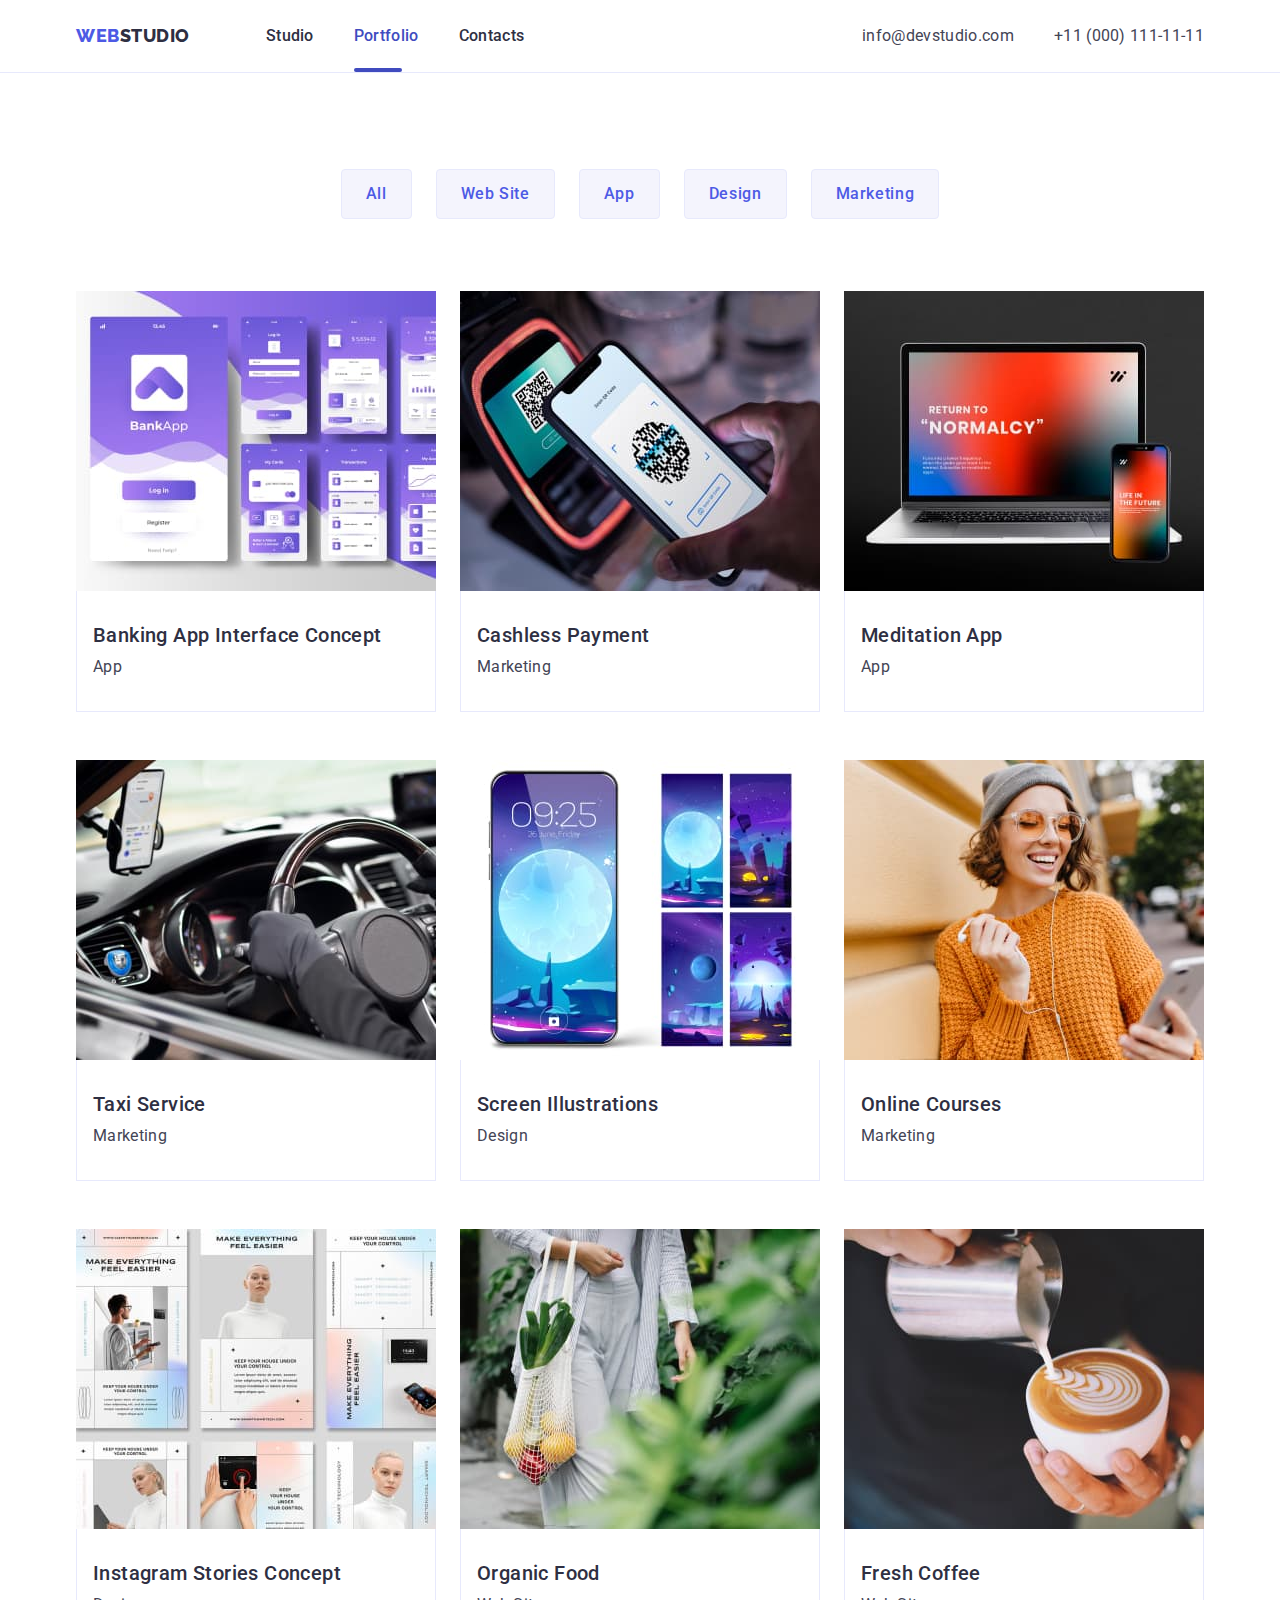
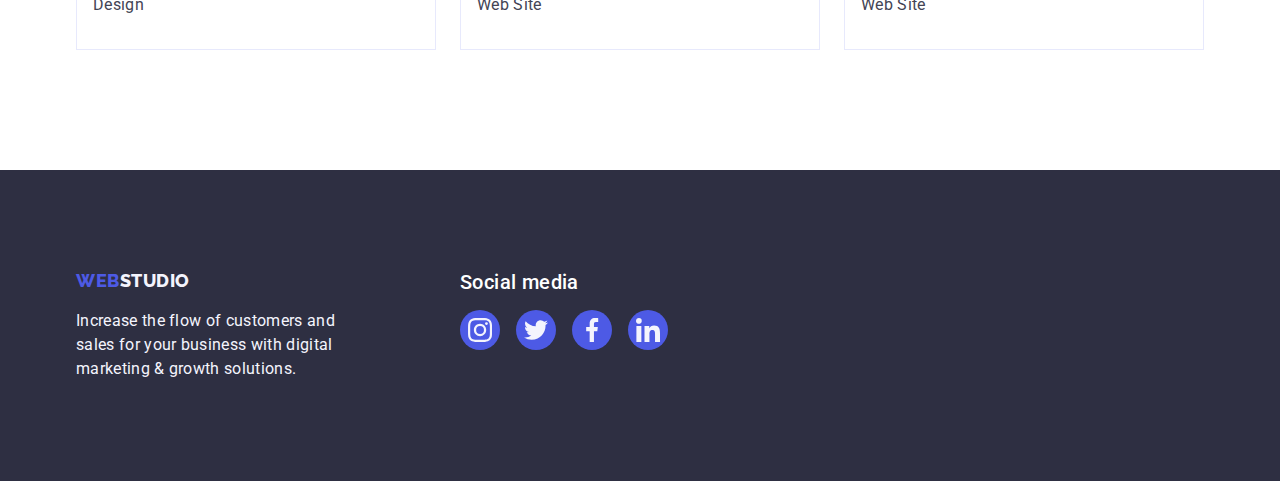
==== portfolio.html @ dec28bc1 "Initial commit" ====
<!DOCTYPE html>
<html lang="en">
  <head>
    <meta charset="UTF-8" />
    <meta http-equiv="X-UA-Compatible" content="IE=edge" />
    <meta name="viewport" content="width=device-width, initial-scale=1.0" />
    <title>Document</title>
    <link rel="preconnect" href="https://fonts.googleapis.com" />
    <link rel="preconnect" href="https://fonts.gstatic.com" crossorigin />
    <link
      href="https://fonts.googleapis.com/css2?family=Raleway:wght@800&family=Roboto:wght@400;500;700;900&display=swap"
      rel="stylesheet"
    />
    <link
      rel="stylesheet"
      href="https://cdn.jsdelivr.net/npm/modern-normalize@1.1.0/modern-normalize.min.css"
    />
    <link rel="stylesheet" href="./css/style.css" />
  </head>
  <body>
    <header class="page-header page-head">
      <div class="container page-header-container">
        <nav class="page-nav">
          <a href="./index.html" class="logo link"
            >Web<span class="logo-style">Studio</span></a
          >
          <ul class="menu list">
            <li class="menu-item">
              <a href="./index.html" class="menu-link link">Studio</a>
            </li>
            <li class="menu-item">
              <a href="./portfolio.html" class="menu-link menu-lin link"
                >Portfolio</a
              >
            </li>
            <li class="menu-item">
              <a href="./portfolio.html" class="menu-link link">Contacts</a>
            </li>
          </ul>
        </nav>
        <address class="link course-cleaning">
          <ul class="list addr">
            <li class="livsd">
              <a
                href="mailto:info@devstudio.com"
                class="contact-phone-number link"
                >info@devstudio.com</a
              >
            </li>
            <li>
              <a href="tel:+110001111111" class="contact-phone-number link"
                >+11 (000) 111-11-11</a
              >
            </li>
          </ul>
        </address>
      </div>
    </header>
    <main>
      <section class="section sect">
        <div class="container">
          <h1 class hidden>All about the site</h1>
          <ul class="list but">
            <li>
              <button type="button" class="two-buttons">All</button>
            </li>
            <li>
              <button type="button" class="two-buttons">Web Site</button>
            </li>
            <li>
              <button type="button" class="two-buttons">App</button>
            </li>
            <li>
              <button type="button" class="two-buttons">Design</button>
            </li>
            <li>
              <button type="button" class="two-buttons">Marketing</button>
            </li>
          </ul>
          <ul class="list employees">
            <li class="employees-card">
              <a href="" class="emplo link">
                <div class="team-list-img-wrapper">
                  <img
                    src="./images/portfolio/banking-app-interface-concept.jpg"
                    alt="Banking App Interface Concept"
                    width="360"
                    height="300"
                  />
                  <p class="overlay">
                    14 Stylish and User-Friendly App Design Concepts · Task
                    Manager App · Calorie Tracker App · Exotic Fruit Ecommerce
                    App · Cloud Storage App
                  </p>
                </div>

                <div class="employees-card-content-wra">
                  <h2 class="the-third-title">Banking App Interface Concept</h2>
                  <p class="hero-text">App</p>
                </div>
              </a>
            </li>
            <li class="employees-card">
              <a href="" class="emplo link">
                <div class="team-list-img-wrapper">
                  <img
                    src="./images/portfolio/cashless-payment.jpg"
                    alt="Cashless Payment"
                    width="360"
                    height="300"
                  />
                  <p class="overlay">
                    14 Stylish and User-Friendly App Design Concepts · Task
                    Manager App · Calorie Tracker App · Exotic Fruit Ecommerce
                    App · Cloud Storage App
                  </p>
                </div>

                <div class="employees-card-content-wra">
                  <h2 class="the-third-title">Cashless Payment</h2>
                  <p class="hero-text">Marketing</p>
                </div>
              </a>
            </li>
            <li class="employees-card">
              <a href="" class="emplo link">
                <div class="team-list-img-wrapper">
                  <img
                    src="./images/portfolio/meditation-app.jpg"
                    alt="Meditation App"
                    width="360"
                    height="300"
                  />
                  <p class="overlay">
                    14 Stylish and User-Friendly App Design Concepts · Task
                    Manager App · Calorie Tracker App · Exotic Fruit Ecommerce
                    App · Cloud Storage App
                  </p>
                </div>

                <div class="employees-card-content-wra">
                  <h2 class="the-third-title">Meditation App</h2>
                  <p class="hero-text">App</p>
                </div>
              </a>
            </li>
            <li class="employees-card">
              <a href="" class="emplo link">
                <div class="team-list-img-wrapper">
                  <img
                    src="./images/portfolio/taxi-service.jpg"
                    alt="Taxi Service"
                    width="360"
                    height="300"
                  />
                  <p class="overlay">
                    14 Stylish and User-Friendly App Design Concepts · Task
                    Manager App · Calorie Tracker App · Exotic Fruit Ecommerce
                    App · Cloud Storage App
                  </p>
                </div>

                <div class="employees-card-content-wra">
                  <h2 class="the-third-title">Taxi Service</h2>
                  <p class="hero-text">Marketing</p>
                </div>
              </a>
            </li>
            <li class="employees-card">
              <a href="" class="emplo link">
                <div class="team-list-img-wrapper">
                  <img
                    src="./images/portfolio/screen-illustrations.jpg"
                    alt="Screen Illustrations"
                    width="360"
                    height="300"
                  />
                  <p class="overlay">
                    14 Stylish and User-Friendly App Design Concepts · Task
                    Manager App · Calorie Tracker App · Exotic Fruit Ecommerce
                    App · Cloud Storage App
                  </p>
                </div>

                <div class="employees-card-content-wra">
                  <h2 class="the-third-title">Screen Illustrations</h2>
                  <p class="hero-text">Design</p>
                </div>
              </a>
            </li>
            <li class="employees-card">
              <a href="" class="emplo link">
                <div class="team-list-img-wrapper">
                  <img
                    src="./images/portfolio/online-courses.jpg"
                    alt="Online Courses"
                    width="360"
                    height="300"
                  />
                  <p class="overlay">
                    14 Stylish and User-Friendly App Design Concepts · Task
                    Manager App · Calorie Tracker App · Exotic Fruit Ecommerce
                    App · Cloud Storage App
                  </p>
                </div>

                <div class="employees-card-content-wra">
                  <h2 class="the-third-title">Online Courses</h2>
                  <p class="hero-text">Marketing</p>
                </div>
              </a>
            </li>
            <li class="employees-card">
              <a href="" class="emplo link">
                <div class="team-list-img-wrapper">
                  <img
                    src="./images/portfolio/instagram-stories-concept.jpg"
                    alt="Instagram Stories Concept"
                    width="360"
                    height="300"
                  />
                  <p class="overlay">
                    14 Stylish and User-Friendly App Design Concepts · Task
                    Manager App · Calorie Tracker App · Exotic Fruit Ecommerce
                    App · Cloud Storage App
                  </p>
                </div>

                <div class="employees-card-content-wra">
                  <h2 class="the-third-title">Instagram Stories Concept</h2>
                  <p class="hero-text">Design</p>
                </div>
              </a>
            </li>
            <li class="employees-card">
              <a href="" class="emplo link">
                <div class="team-list-img-wrapper">
                  <img
                    src="./images/portfolio/organic-food.jpg"
                    alt="Organic Food"
                    width="360"
                    height="300"
                  />
                  <p class="overlay">
                    14 Stylish and User-Friendly App Design Concepts · Task
                    Manager App · Calorie Tracker App · Exotic Fruit Ecommerce
                    App · Cloud Storage App
                  </p>
                </div>

                <div class="employees-card-content-wra">
                  <h2 class="the-third-title">Organic Food</h2>
                  <p class="hero-text">Web Site</p>
                </div>
              </a>
            </li>
            <li class="employees-card">
              <a href="" class="emplo link">
                <div class="team-list-img-wrapper">
                  <img
                    src="./images/portfolio/fresh-coffee.jpg"
                    alt="Fresh Coffee"
                    width="360"
                    height="300"
                  />
                  <p class="overlay">
                    14 Stylish and User-Friendly App Design Concepts · Task
                    Manager App · Calorie Tracker App · Exotic Fruit Ecommerce
                    App · Cloud Storage App
                  </p>
                </div>

                <div class="employees-card-content-wra">
                  <h2 class="the-third-title">Fresh Coffee</h2>
                  <p class="hero-text">Web Site</p>
                </div>
              </a>
            </li>
          </ul>
        </div>
      </section>
    </main>
    <footer class="footer-style">
      <div class="container social-listfut">
        <div class="futerblok">
          <a href="./index.html" class="logo link"
            >Web<span class="basement-style-logo">Studio</span></a
          >
          <p class="suptitle-theme-light">
            Increase the flow of customers and sales for your business with
            digital marketing & growth solutions.
          </p>
        </div>
        <div class="futerblok">
          <p class="the-third-titlefut">Social media</p>
          <ul class="social-listfutt list">
            <li class="social-list-itemfut">
              <a href="#" class="social-list-linkfut">
                <svg class="social-list-icon" width="24" height="24">
                  <use href="./images/icons.svg#icon-instagram"></use>
                </svg>
              </a>
            </li>
            <li class="social-list-item">
              <a href="" class="social-list-linkfut">
                <svg class="social-list-icon" width="24" height="24">
                  <use href="./images/icons.svg#icon-twitter"></use>
                </svg>
              </a>
            </li>
            <li class="social-list-item">
              <a href="" class="social-list-linkfut">
                <svg class="social-list-icon" width="24" height="24">
                  <use href="./images/icons.svg#icon-facebook"></use>
                </svg>
              </a>
            </li>
            <li class="social-list-item">
              <a href="" class="social-list-linkfut">
                <svg class="social-list-icon" width="24" height="">
                  <use href="./images/icons.svg#icon-linkedin"></use>
                </svg>
              </a>
            </li>
          </ul>
        </div>
      </div>
    </footer>
  </body>
</html>
---- css/style.css ----
:root{
    --main-font:'Roboto', sans-serif;
    --font-family-logo:'Raleway', sans-serif;
    --accent-color:#404BBF;
    --contact-color: #434455;
    --button-font-color: #FFFFFF;
    --subtitle-color:#2E2F42;
    --fill-text-color:#F4F4FD;
    --color-different-style:#4D5AE5;
    --cont-col: #E7E9FC;
    --modal-icon: #2E2F42;
    --modal: #FCFCFC;
    --social-iccos: #8E8F99;
    --social-cos: #AFB1B8;
    --fut-hov-icon: #31D0AA;
}
/*скидання початкових відступів*/
h1,h2,h3,h4,p{
    margin-top: 0;
    margin-bottom: 0;
}
ol,ul{
margin-top: 0;
margin-bottom: 0;
padding-left: 0;
}
img{
    display: block;
}
button{
    cursor: pointer;
}
a{
    display: block;
}
/*----------------------------------------------*/

.list{
    list-style: none;
}
.link{
    text-decoration: none;
}

body{
font-family: var(--main-font);
font-weight: 400;
color:var(--contact-color);
}
.container {
    width: 1158px;
    margin-left: auto;
    margin-right: auto;
    padding-left: 15px;
    padding-right: 15px;
}
.page-header-container{
    display: flex; 
    align-items: center;  
    justify-content: space-between;

}
.page-nav{
    display: flex;
    align-items: center;

}
.page-head{
        border-bottom: 1px solid var(--cont-col);
}
.menu{
    display: flex;
}
.addr{
    display: flex;
}

.menu-item:not(:last-child){
    margin-right: 40px;
}
.page-header{
    padding-top: 24px;
    padding-bottom: 24px;
}


.employees{
    display: flex; 
    flex-wrap: wrap;
    gap: 48px 24px;
}

.employees-ca {
box-shadow: 0px 1px 6px rgba(46, 47, 66, 0.08), 0px 1px 1px rgba(46, 47, 66, 0.16), 0px 2px 1px rgba(46, 47, 66, 0.08);
}
.emplo{
    display: block;
    transition: box-shadow 250ms cubic-bezier(0.4, 0, 0.2, 1);
}
.emplo:hover,
.emplo:focus{
box-shadow: 0px 1px 6px rgba(46, 47, 66, 0.08), 0px 1px 1px rgba(46, 47, 66, 0.16), 0px 2px 1px rgba(46, 47, 66, 0.08);
}


.employees-section{
background-color: var(--fill-text-color);
}

.employees-card-content-wraper{
 border: 1px solid var(--cont-col);   
 border-top: none;
padding-top: 32px;
padding-bottom: 32px;
background-color: var(--button-font-color);
}
.employees-card-content-wra {
    border: 1px solid var(--cont-col);
    border-top: none;
    padding-left: 16px;
    padding-top: 32px;
    padding-bottom: 32px;
    width: 360px;
}

.ner{
    text-align: center;
}

.section{
padding-top: 120px;
padding-bottom: 120px;
}
.sectionwhat{
padding-bottom: 120px;
}
.but{
    display: flex;
    justify-content: center;
    margin-bottom: 72px;
    gap: 24px;
}

.first-section{
    display: flex;
    gap: 24px;
}
.first-sectionfut {
    display: flex;
    gap: 120px;
}
.sect{
    padding-top: 96px;
}
.licalc{
flex-basis: calc((100% - 72px) / 4);
}
.licalcsekost{
flex-basis: calc((100% - 360px) / 3);
}
.social-list-item{
flex-basis: calc((100% - 120px) / 6);
}


/*--
---------------HEADER----------------------------*/
.menu-link {
    font-weight: 500;
    font-size: 16px;
    line-height: 1.5;
    letter-spacing: 0.02em;
    color: var(--subtitle-color);
    transition: color 250ms cubic-bezier(0.4, 0, 0.2, 1);
}

.menu-link:hover,
.menu-link:focus {
    color: var(--accent-color);
}
.menu-item{
    position: relative;
}
.menu-lin{
    color: var(--accent-color);
    position: relative;
    
}
.menu-lin::after {
    content: '';
   position: absolute;
    display: flex;
    width: 48px;
    height: 4px;
    background-color: var(--accent-color);
    border-radius: 2px;
    margin-top: 20px;
}


.contact-phone-number {
    font-size: 16px;
    line-height: 1.5;
    letter-spacing: 0.02em;
    color: var(--contact-color);
    font-style: normal; 
    transition: color 250ms cubic-bezier(0.4, 0, 0.2, 1);  
}
.livsd{
margin-right: 40px;
}

.contact-phone-number:hover,
.contact-phone-number:focus {
    color: var(--accent-color);
}
/*-----------------/HEADER----------------------------*/
/*-----------------HERO----------------------------*/
.main-title{
    font-weight: 700;
    font-size: 56px;
    line-height: 1.07;
    letter-spacing: 0.02em;
    color: var(--button-font-color);
    margin-bottom: 64px;
    max-width: 496px;
    margin-left: auto;
    margin-right: auto;
    text-align: center;
}

.suptitle-theme-dark{
color:var(--contact-color);
}
.suptitle-theme-light{
    font-size: 16px;
        line-height: 1.5;
        letter-spacing: 0.02em;
        color: var(--fill-text-color);
        margin-top: 17.5px;

}

.futerblok{
    max-width: 264px;
}
/*-----------------/HERO----------------------------*/

/*-----------------COMPONENTS----------------------------*/
.modal-btn {
    display: block;
    margin-left: auto;
    margin-right: auto;
    text-align: center;
    min-width: 169px;
    font-family: 'Roboto', sans-serif;
    font-weight: 500;
    border: none;
    font-size: 16px;
    line-height: 1.5;
    letter-spacing: 0.04em;
    color:var(--button-font-color);
    background-color: var(--color-different-style);
    border-radius: 4px;
    padding: 16px 32px;
    box-shadow: 0px 4px 4px rgba(0, 0, 0, 0.15);
    transition: background-color 250ms cubic-bezier(0.4, 0, 0.2, 1);
}
.modal-btn:hover,
.modal-btn:focus {
    background-color:var(--accent-color);
}

.hero-text{
    font-size: 16px;
    line-height: 1.5;
    letter-spacing: 0.02em;
    color: var(--contact-color);
}
.social-list {
    display: flex;
    justify-content: center;
    gap: 24px;
}
.social-listfutt {
    display: flex;
    justify-content: center;
    gap: 16px;
}
.social-listfut{
    display: flex;
        gap: 120px;
}

.social-list-link {
    display: flex;
    justify-content: center;
    align-items: center;
    width: 40px;
    height: 40px;
    border-radius: 50%;
    background-color: var(--color-different-style);
    transition: background-color 250ms cubic-bezier(0.4, 0, 0.2, 1);
}
.social-list-link:hover,
.social-list-link:focus{
    background-color: var(--accent-color);
}
.social-list-linkfut {
    display: flex;
    justify-content: center;
    align-items: center;
    width: 40px;
    height: 40px;
    border-radius: 50%;
    background-color: var(--color-different-style);
    transition: background-color 250ms cubic-bezier(0.4, 0, 0.2, 1);
}
.social-list-itemfut{
flex-basis: calc((100% - 48px) / 4);
}
.social-list-linkfut:hover,
.social-list-linkfut:focus{
background-color: var(--fut-hov-icon);
}
.social-list-icon{
    fill: var(--fill-text-color);
}

.social-list-ic{
    display: flex;
    justify-content: center;
    align-items: center;
    height: 112px;
    border-radius: 4px;
    background-color: var(--fill-text-color);
    margin-bottom: 8px;
   
}
.social-list-cost {
    display: flex;
    justify-content: center;
    align-items: center;
    height: 88px;
    border: 1px solid var(--social-cos);
    border-radius: 4px;
    background-color: var(--button-font-color);

}
.social-list-iccost{
fill: var(--social-iccos);
    transition: fill 250ms cubic-bezier(0.4, 0, 0.2, 1);
}
.social-list-cost:hover,
.social-list-cost:focus{
border: 1px solid var(--accent-color);
}
.social-list-cost:hover .social-list-iccost,
.social-list-cost:focus .social-list-iccost {
fill: var(--accent-color);
}

.employees-position{
    font-size: 16px;
        line-height: 1.5;
        letter-spacing: 0.02em;
        color: var(--contact-color);
        margin-bottom: 8px;
}


.suptitle {
    font-weight: 700;
    font-size: 36px;
    line-height: 1.11;
    text-align: center;
    letter-spacing: 0.02em;
    text-transform: capitalize;
    color:var(--subtitle-color);
    margin-bottom: 72px;
}
.the-third-title{
        font-weight: 500;
        font-size: 20px;
        line-height: 1.2;
        letter-spacing: 0.02em;
        color:var(--subtitle-color);
        margin-bottom: 8px;
}
.the-third-titlefut {
    font-weight: 500;
    font-size: 20px;
    line-height: 1.2;
    letter-spacing: 0.02em;
    color: var(--button-font-color);
    margin-bottom: 16px;
}
.button-color-first{
    color: var(--button-font-color);
    background-color:var(--accent-color);
}
.logo{
    font-family: var(--font-family-logo);
        font-weight: 800;
        font-size: 18px;
        line-height: 1.17;
        letter-spacing: 0.03em;
        text-transform: uppercase;
        color: var(--color-different-style);
        margin-right: 76px;
        
}
.logo-style{
    color: var(--subtitle-color);
}
.basement-style-logo{
    color:var(--fill-text-color);
}
.hero{
    padding-top: 188px;
    padding-bottom: 188px;
    background-color: var(--subtitle-color);
    background-image: linear-gradient(rgba(46, 47, 66, 0.7), rgba(46, 47, 66, 0.7)), url("../images/hero/bg.jpg");
    background-size: cover;
    width: 1440px;
    margin-left: auto;
    margin-right: auto;
    background-position: center;
    background-repeat: no-repeat;
}
.footer-style{
    padding: 100px 0;
    background-color: var(--subtitle-color);  
}
.course-cleaning{
    font-style: normal;
}
.two-buttons{
    padding: 12px 24px;
    border: 1px solid var(--cont-col);
    border-radius: 4px;
    font-family: "Roboto", sans-serif;
    font-weight: 500;
    font-size: 16px;
    line-height: 1.5;
    text-align: center;
    letter-spacing: 0.04em;
    color:var(--color-different-style);
    background-color: var(--fill-text-color);
    transition: background-color 250ms cubic-bezier(0.4, 0, 0.2, 1), box-shadow 250ms cubic-bezier(0.4, 0, 0.2, 1), color 250ms cubic-bezier(0.4, 0, 0.2, 1), border-color 250ms cubic-bezier(0.4, 0, 0.2, 1);
}
.two-buttons:hover,
.two-buttons:focus{
color: var(--button-font-color);
background-color: var(--accent-color);
border-color: var(--accent-color);
box-shadow: 0px 3px 1px rgba(0, 0, 0, 0.1), 0px 2px 1px rgba(0, 0, 0, 0.08), 0px 2px 2px rgba(0, 0, 0, 0.12);
}
/*-----------------/COMPONENTS----------------------------*/
.overlay{
    position: absolute;
    top: 0;
    left: 0;
    width: 100%;
    height: 100%;
    overflow: auto;
    transform: translate(0, 100%);
    font-size: 16px;
    padding: 40px 32px 0 32px;
    line-height: 24px;
    color: var(--fill-text-color);
    background-color: var(--color-different-style);
    transition: transform 250ms cubic-bezier(0.4, 0, 0.2, 1);
}
.team-list-img-wrapper{
    position: relative;
    overflow: hidden;
}
.emplo:hover .overlay,
 emplo:focus .overlay{
    transform: translate(0, 0);

}
/*-----------------modal-window----------------------------*/
.backdrop{
position: fixed;
top: 0;
left: 0;
z-index: 100;
width: 100%;
height: 100%;
opacity: 1;
background-color: rgba(46, 47, 66, 0.4);
transition: opacity 250ms cubic-bezier(0.4, 0, 0.2, 1), visibility 250ms cubic-bezier(0.4, 0, 0.2, 1);
}
.backdrop.is-hidden{
visibility: hidden;
opacity: 0;
pointer-events: none;

}
.modal{
    position: absolute;
    top: 50%;
    left: 50%;
    transform: translate(-50%, -50%) scale(1);
    transition: transform 250ms cubic-bezier(0.4, 0, 0.2, 1);
    width: 408px;
    height: 576px;
    background-color: var(--modal);
}
.modal-close-bth{
    position: absolute;
    top: 24px;
    right: 24px;
    display: flex;
    justify-content: center;
    align-items: center;
    width: 24px;
    height: 24px;
    border-radius: 50%;
    background-color: var(--cont-col);
    border: 1px solid rgba(0, 0, 0, 0.1);
    transition: border-color 250ms cubic-bezier(0.4, 0, 0.2, 1), background-color 250ms cubic-bezier(0.4, 0, 0.2, 1);
    padding: 0;
}
.modal-close-bth-icon{
    fill: var(--modal-icon);
    transition: fill 250ms cubic-bezier(0.4, 0, 0.2, 1);
}
.modal-close-bth:hover,
.modal-close-bth:focus{
border-color: rgba(0, 0, 0, 0.1);  
background-color: var(--accent-color);  
}
.modal-close-bth:hover .modal-close-bth-icon,
.modal-close-bth:focus .modal-close-bth-icon {
    fill: var(--button-font-color);
}

/*-----------------/modal-window----------------------------*/
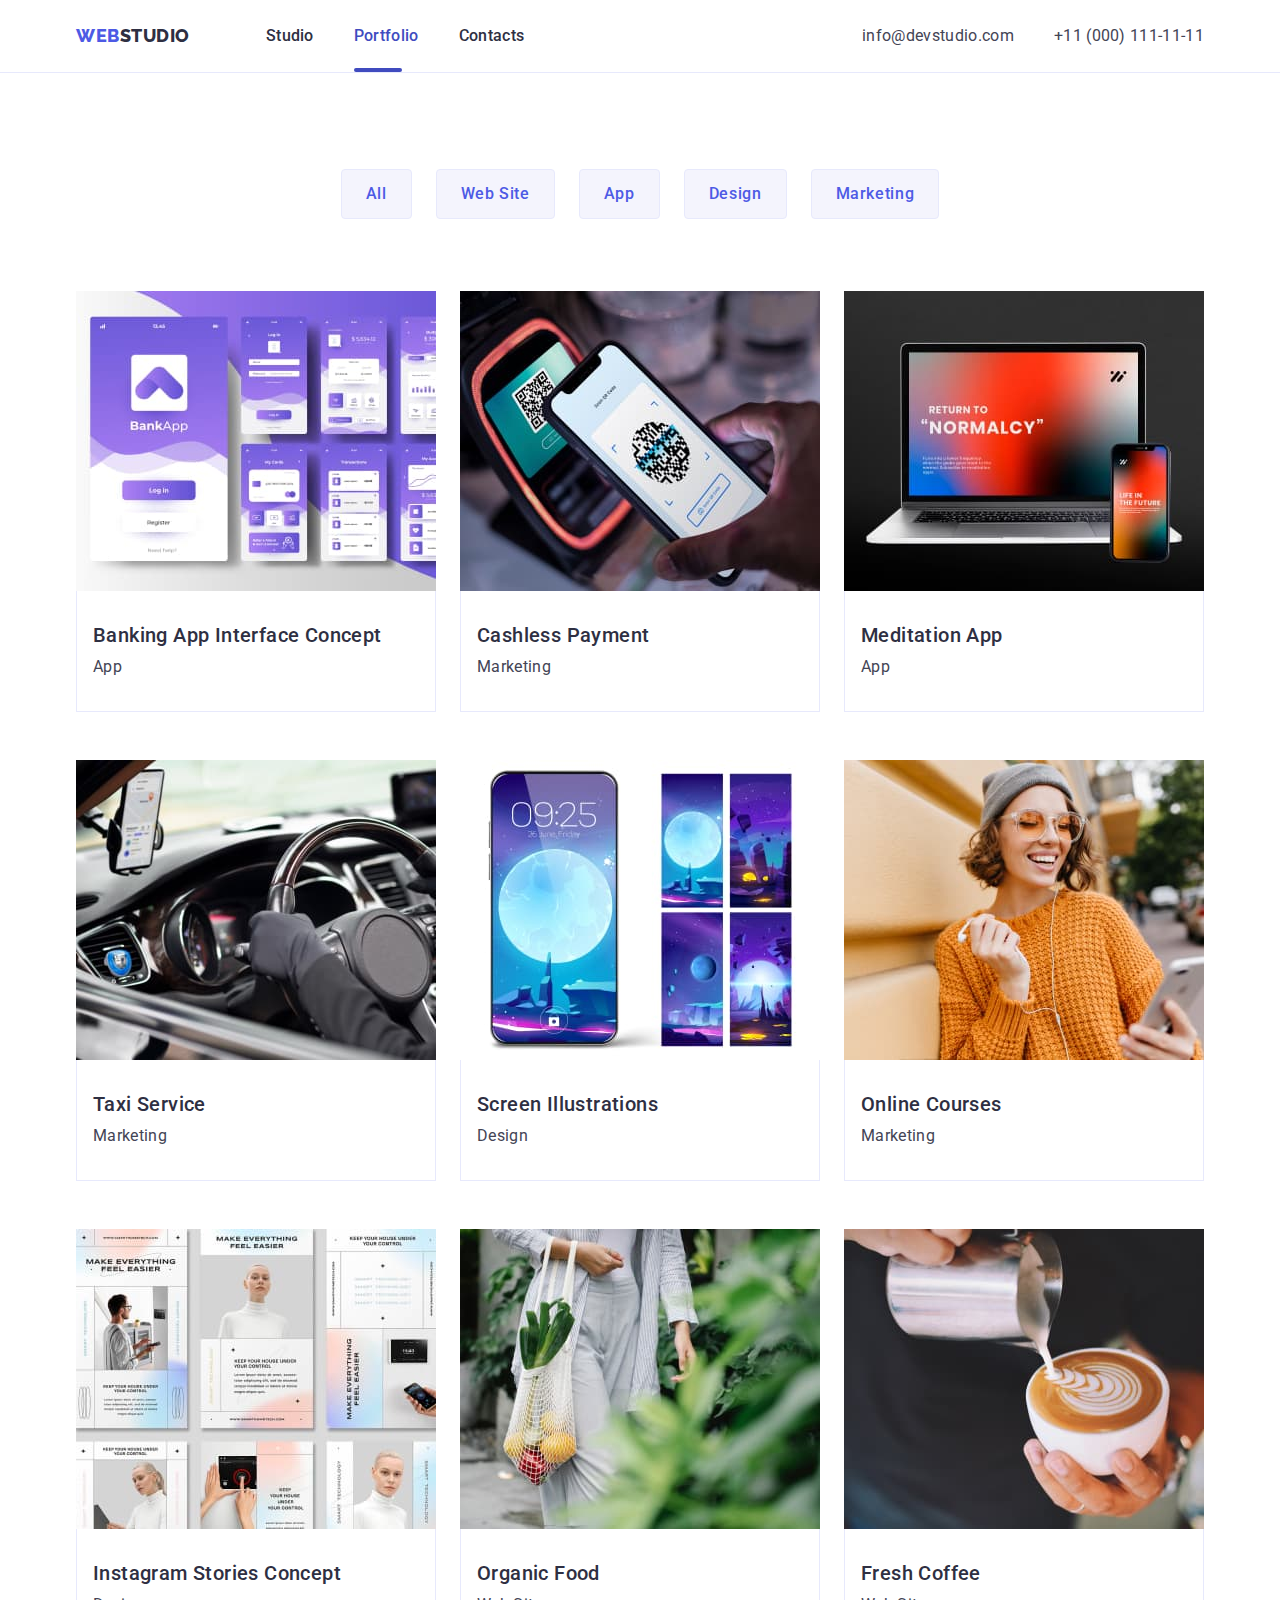
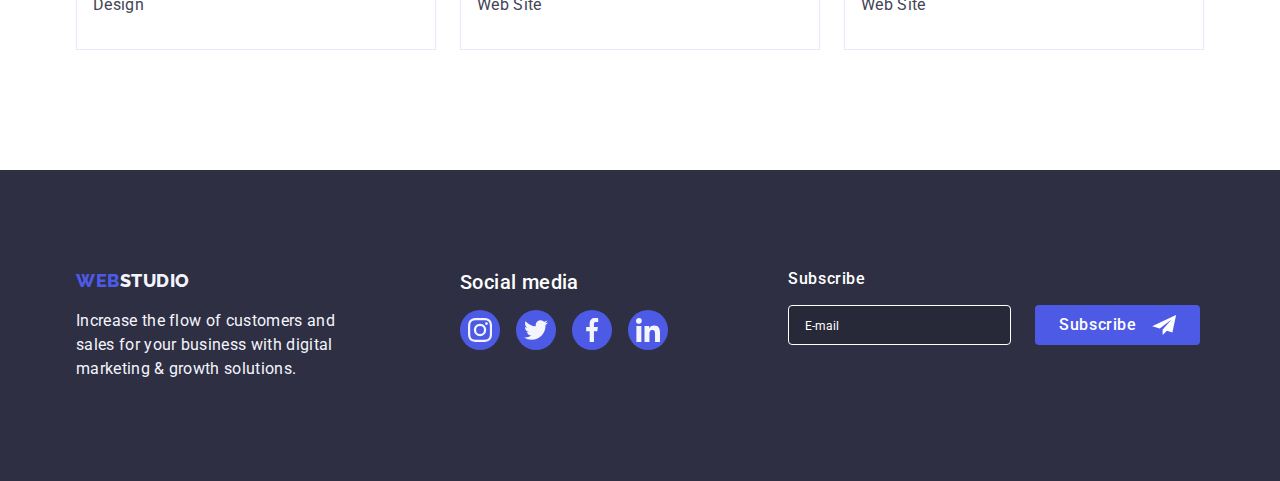
==== commit 4af817fa: "modal window" ====
--- a/portfolio.html
+++ b/portfolio.html
@@ -324,6 +324,27 @@
             </li>
           </ul>
         </div>
+        <div class="futerblok">
+          <label class="modal-form-field">
+            <span class="modal-fut-input-desc">Subscribe</span>
+            <span class="modal-fut-input-wrapper">
+              <input
+                type="email"
+                name="user_fut_email"
+                class="modal-fut-input"
+                placeholder="E-mail"
+              />
+              <span class="posic">
+                <button type="submit" class="modal-fut-submit">
+                  Subscribe
+                </button>
+                <svg class="modal-fut-input-icon" width="24" height="20">
+                  <use href="./images/icons.svg#icon-icon-send"></use>
+                </svg>
+              </span>
+            </span>
+          </label>
+        </div>
       </div>
     </footer>
   </body>
--- a/css/style.css
+++ b/css/style.css
@@ -508,6 +508,7 @@
     width: 408px;
     height: 576px;
     background-color: var(--modal);
+    padding: 72px 24px 24px 24px;
 }
 .modal-close-bth{
     position: absolute;
@@ -538,4 +539,197 @@
     fill: var(--button-font-color);
 }
 
-/*-----------------/modal-window----------------------------*/+
+/*-----------------/modal-window----------------------------*/
+/*-----------------modal-form----------------------------*/
+.modal-form {
+    display: flex;
+    flex-direction: column;
+}
+.modal-form-input-desc{
+    display: block;
+    font-family: 'Roboto', sans-serif;
+        font-style: normal;
+        font-weight: 400;
+        font-size: 12px;
+        line-height: 14px;
+        letter-spacing: 0.04em;
+        color: var(--social-iccos);
+        margin-bottom: 4px;
+}
+.modal-fut-input-desc{
+    display: block;
+    font-family: 'Roboto', sans-serif;
+    font-weight: 500;
+    font-size: 16px;
+    line-height: 1.17;
+    letter-spacing: 0.04em;
+    color: var(--button-font-color);
+    margin-bottom: 16px;
+}
+.modal-fut-input::placeholder {
+    font-size: 12px;
+    line-height: 2;
+    color: var(--button-font-color);
+}
+.modal-fut-input {
+    width: 264px;
+    height: 40px;
+    border: 1px solid var(--button-font-color);
+    border-radius: 4px;
+   padding-left: 16px;
+    background-color: rgba(0, 0, 0, 0.15);
+}
+.modal-fut-input:focus{
+    outline: none;
+}
+.modal-fut-input-wrapper{
+display: flex;
+gap: 24px;
+position: relative;
+}
+.modal-fut-submit{
+    width: 165px;
+    height: 40px;
+    font-family: 'Roboto', sans-serif;
+    font-weight: 500;
+    border: none;
+    font-size: 16px;
+    line-height: 1.5;
+    letter-spacing: 0.04em;
+    color: var(--button-font-color);
+    background-color: var(--color-different-style);
+    border-radius: 4px;
+    padding: 8px 64px 8px 24px;
+    /*transition: background-color 250ms cubic-bezier(0.4, 0, 0.2, 1);*/
+}
+.posic{
+    position: relative;
+}
+.modal-fut-input-icon {
+    position: absolute;
+    top: 50%;
+    right: 24px;
+    transform: translate(0, -50%);
+
+}
+.modal-form-field{
+    margin-bottom: 8px;
+}
+.modal-form-input{
+    width: 100%;
+    height: 40px;
+    border: 1px solid rgba(46, 47, 66, 0.4);
+    border-radius: 4px;
+    padding-left: 38px;
+    transition: border-color 250ms cubic-bezier(0.4, 0, 0.2, 1);
+}
+.modal-form-input:focus{
+    outline: none;
+border-color: rgba(77, 90, 229, 1);
+}
+.modal-form-input:focus + .modal-form-input-icon{
+fill: var(--color-different-style);
+}
+
+.modal-form-input-wrapper{
+    position: relative;
+    display: block;
+}
+.modal-form-input-icon{
+    position: absolute;
+    top:50%;
+    left:12px;
+    transform: translate(0,-50%);
+        transition: fill 250ms cubic-bezier(0.4, 0, 0.2, 1);
+
+}
+.modal-form-message{
+    resize: none;/*щоб користувач немав змоги розтягувати*/
+    width: 100%;
+    height: 120px;
+    padding: 8px 16px;
+    transition: border-color 250ms cubic-bezier(0.4, 0, 0.2, 1);
+    border-radius: 4px;
+}
+.modal-form-message::placeholder{
+    font-style: normal;
+    font-size: 12px;
+    line-height: 14px;
+    color: rgba(46, 47, 66, 0.4);
+
+}
+.modal-form-message:focus{
+outline: none;
+border-color: rgba(77, 90, 229, 1);
+}
+.modal-form-check-desc{
+    display: flex;
+    align-items: center;
+    font-size: 12px;
+    line-height: 14px;
+    letter-spacing: 0.04em;
+    color: var(--social-iccos);
+    margin-bottom: 24px;
+}
+.modal-form-check-desc::before{
+    display: block;
+    width: 16px;
+    height: 16px;
+    border: 1px solid rgba(46, 47, 66, 0.4);
+    border-radius: 2px;
+    cursor: pointer;
+    content: '';
+    margin-right: 8px;
+}
+.modal-form-check:checked+.modal-form-check-desc::before{
+    border: 1px solid var(--accent-color);
+        background-color: var(--accent-color);
+        background-image: url("../images/click.svg");
+
+}
+.modal-form-check:focus+.modal-form-check-desc::before {
+    transition: background-color 250ms cubic-bezier(0.4, 0, 0.2, 1), border 250ms cubic-bezier(0.4, 0, 0.2, 1);
+}
+.visually-hidden{
+    position: absolute;
+    width: 1px;
+    height: 1px;
+    margin: -1px;
+    padding: 0;
+    overflow: hidden;
+    border: 0;
+    clip: rect(0 0 0 0);
+}
+.modal-form-submit{
+    display: block;
+    margin-left: auto;
+    margin-right: auto;
+    text-align: center;
+    min-width: 169px;
+    font-family: 'Roboto', sans-serif;
+    font-weight: 500;
+    border: none;
+    font-size: 16px;
+    line-height: 1.5;
+    letter-spacing: 0.04em;
+    color: var(--button-font-color);
+    background-color: var(--color-different-style);
+    border-radius: 4px;
+    padding: 16px 32px;
+    box-shadow: 0px 4px 4px rgba(0, 0, 0, 0.15);
+    transition: background-color 250ms cubic-bezier(0.4, 0, 0.2, 1);
+}
+.modal-form-submit:hover,
+.modal-form-submit:focus {
+    background-color: var(--accent-color);
+}
+.par{
+    font-weight: 500;
+        font-size: 16px;
+        line-height: 1.5;
+        padding-bottom: 16px;
+        text-align: center;
+}
+
+/*-----------------/modal-form----------------------------*/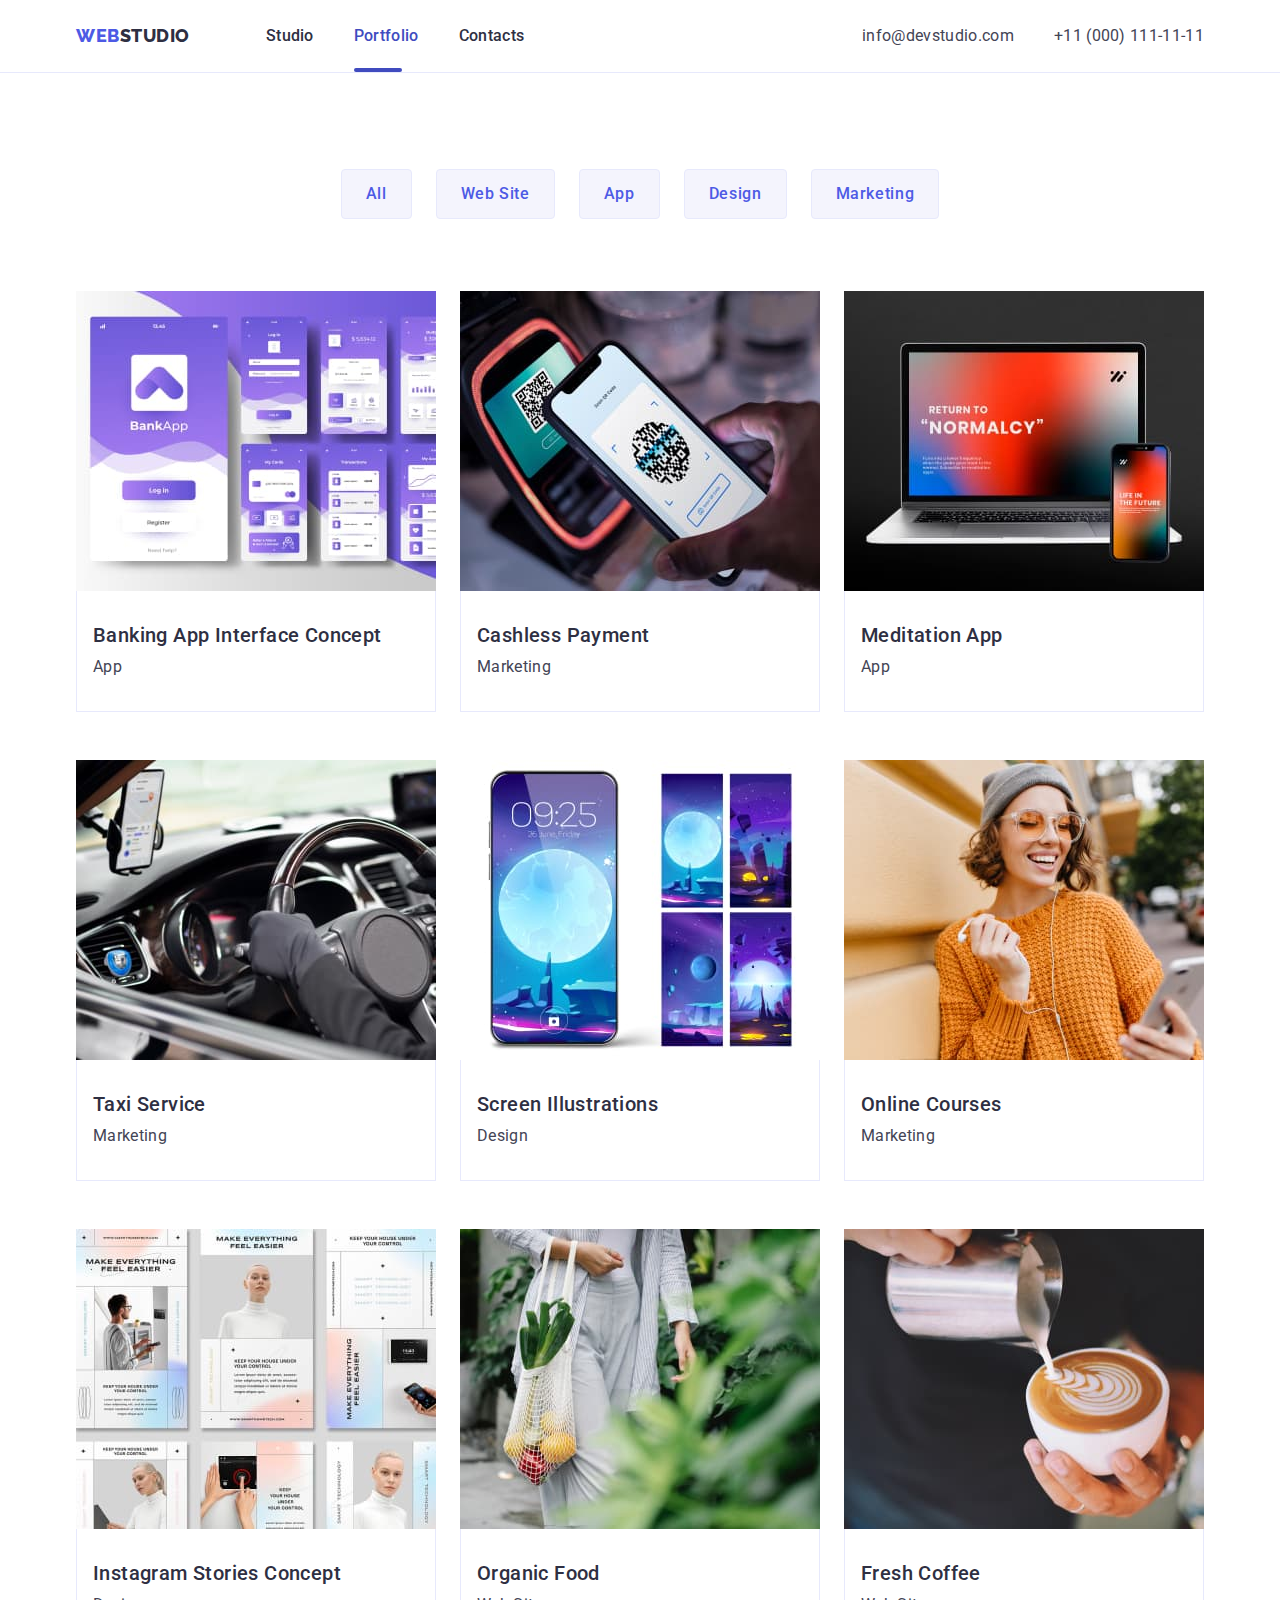
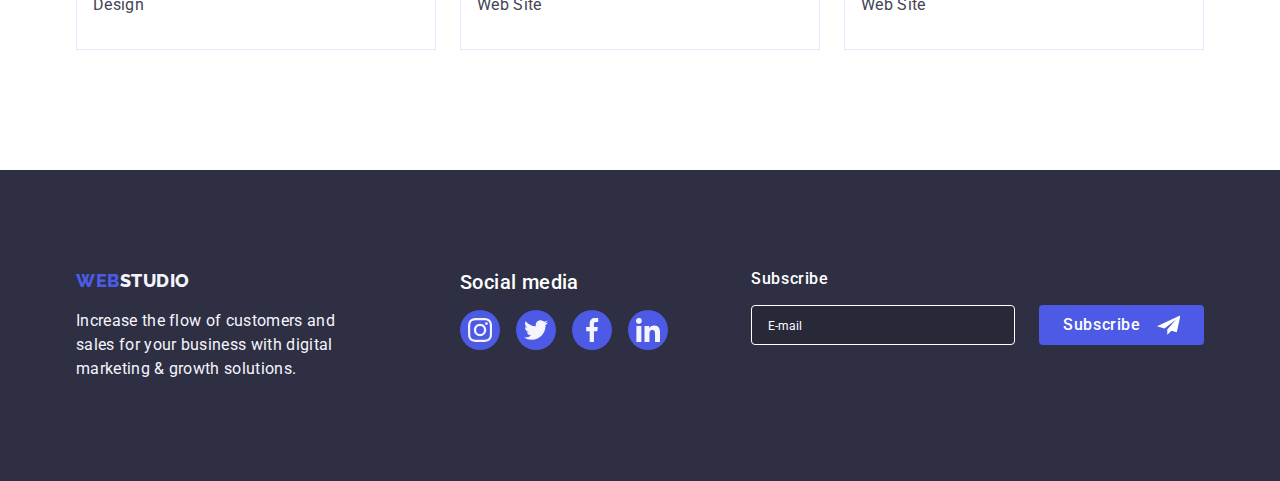
==== commit cbc6de48: "footer submit button" ====
--- a/portfolio.html
+++ b/portfolio.html
@@ -282,7 +282,7 @@
     </main>
     <footer class="footer-style">
       <div class="container social-listfut">
-        <div class="futerblok">
+        <div class="futerblok ondiv">
           <a href="./index.html" class="logo link"
             >Web<span class="basement-style-logo">Studio</span></a
           >
@@ -324,26 +324,23 @@
             </li>
           </ul>
         </div>
-        <div class="futerblok">
-          <label class="modal-form-field">
-            <span class="modal-fut-input-desc">Subscribe</span>
-            <span class="modal-fut-input-wrapper">
-              <input
-                type="email"
-                name="user_fut_email"
-                class="modal-fut-input"
-                placeholder="E-mail"
-              />
-              <span class="posic">
-                <button type="submit" class="modal-fut-submit">
-                  Subscribe
-                </button>
-                <svg class="modal-fut-input-icon" width="24" height="20">
-                  <use href="./images/icons.svg#icon-icon-send"></use>
-                </svg>
-              </span>
-            </span>
-          </label>
+        <div class="futerblk truadiv">
+          <p class="modal-fut-input-desc">Subscribe</p>
+          <div class="modal-fut-input-wrapper">
+            <input
+              type="email"
+              name="user_fut_email"
+              class="modal-fut-input"
+              placeholder="E-mail"
+            />
+
+            <button type="submit" class="modal-fut-submit">
+              Subscribe
+              <svg class="modal-fut-input-icon" width="24" height="20">
+                <use href="./images/icons.svg#icon-icon-send"></use>
+              </svg>
+            </button>
+          </div>
         </div>
       </div>
     </footer>
--- a/css/style.css
+++ b/css/style.css
@@ -244,6 +244,9 @@
 .futerblok{
     max-width: 264px;
 }
+.futerblk{
+    margin-left: auto;
+}
 /*-----------------/HERO----------------------------*/
 
 /*-----------------COMPONENTS----------------------------*/
@@ -289,8 +292,14 @@
 }
 .social-listfut{
     display: flex;
-        gap: 120px;
-}
+}
+.truadiv{
+    margin-left: auto;
+}
+.ondiv{
+    margin-right: 120px;
+}
+
 
 .social-list-link {
     display: flex;
@@ -506,7 +515,6 @@
     transform: translate(-50%, -50%) scale(1);
     transition: transform 250ms cubic-bezier(0.4, 0, 0.2, 1);
     width: 408px;
-    height: 576px;
     background-color: var(--modal);
     padding: 72px 24px 24px 24px;
 }
@@ -582,6 +590,7 @@
 }
 .modal-fut-input:focus{
     outline: none;
+    color: var(--modal);
 }
 .modal-fut-input-wrapper{
 display: flex;
@@ -593,28 +602,34 @@
     height: 40px;
     font-family: 'Roboto', sans-serif;
     font-weight: 500;
-    border: none;
+    border: transparent;
     font-size: 16px;
     line-height: 1.5;
     letter-spacing: 0.04em;
     color: var(--button-font-color);
     background-color: var(--color-different-style);
     border-radius: 4px;
-    padding: 8px 64px 8px 24px;
-    /*transition: background-color 250ms cubic-bezier(0.4, 0, 0.2, 1);*/
-}
-.posic{
+    padding: 8px 24px;
+    display: flex;
+    justify-content: center;
+    align-items: center;
+    cursor: pointer;
+    transition: background-color 250ms cubic-bezier(0.4, 0, 0.2, 1);
+}
+.modal-fut-submit:hover,
+.modal-fut-submit:focus{
+    background-color: var(--accent-color);
+}
+/*.posic{
     position: relative;
-}
+}*/
 .modal-fut-input-icon {
-    position: absolute;
-    top: 50%;
-    right: 24px;
-    transform: translate(0, -50%);
+fill: currentColor;
+margin-left: 16px;
 
 }
 .modal-form-field{
-    margin-bottom: 8px;
+    margin-bottom: 16px;
 }
 .modal-form-input{
     width: 100%;
@@ -728,8 +743,11 @@
     font-weight: 500;
         font-size: 16px;
         line-height: 1.5;
-        padding-bottom: 16px;
+        margin-bottom: 16px;
         text-align: center;
 }
+.privpos{
+    color: var(--color-different-style);
+}
 
 /*-----------------/modal-form----------------------------*/